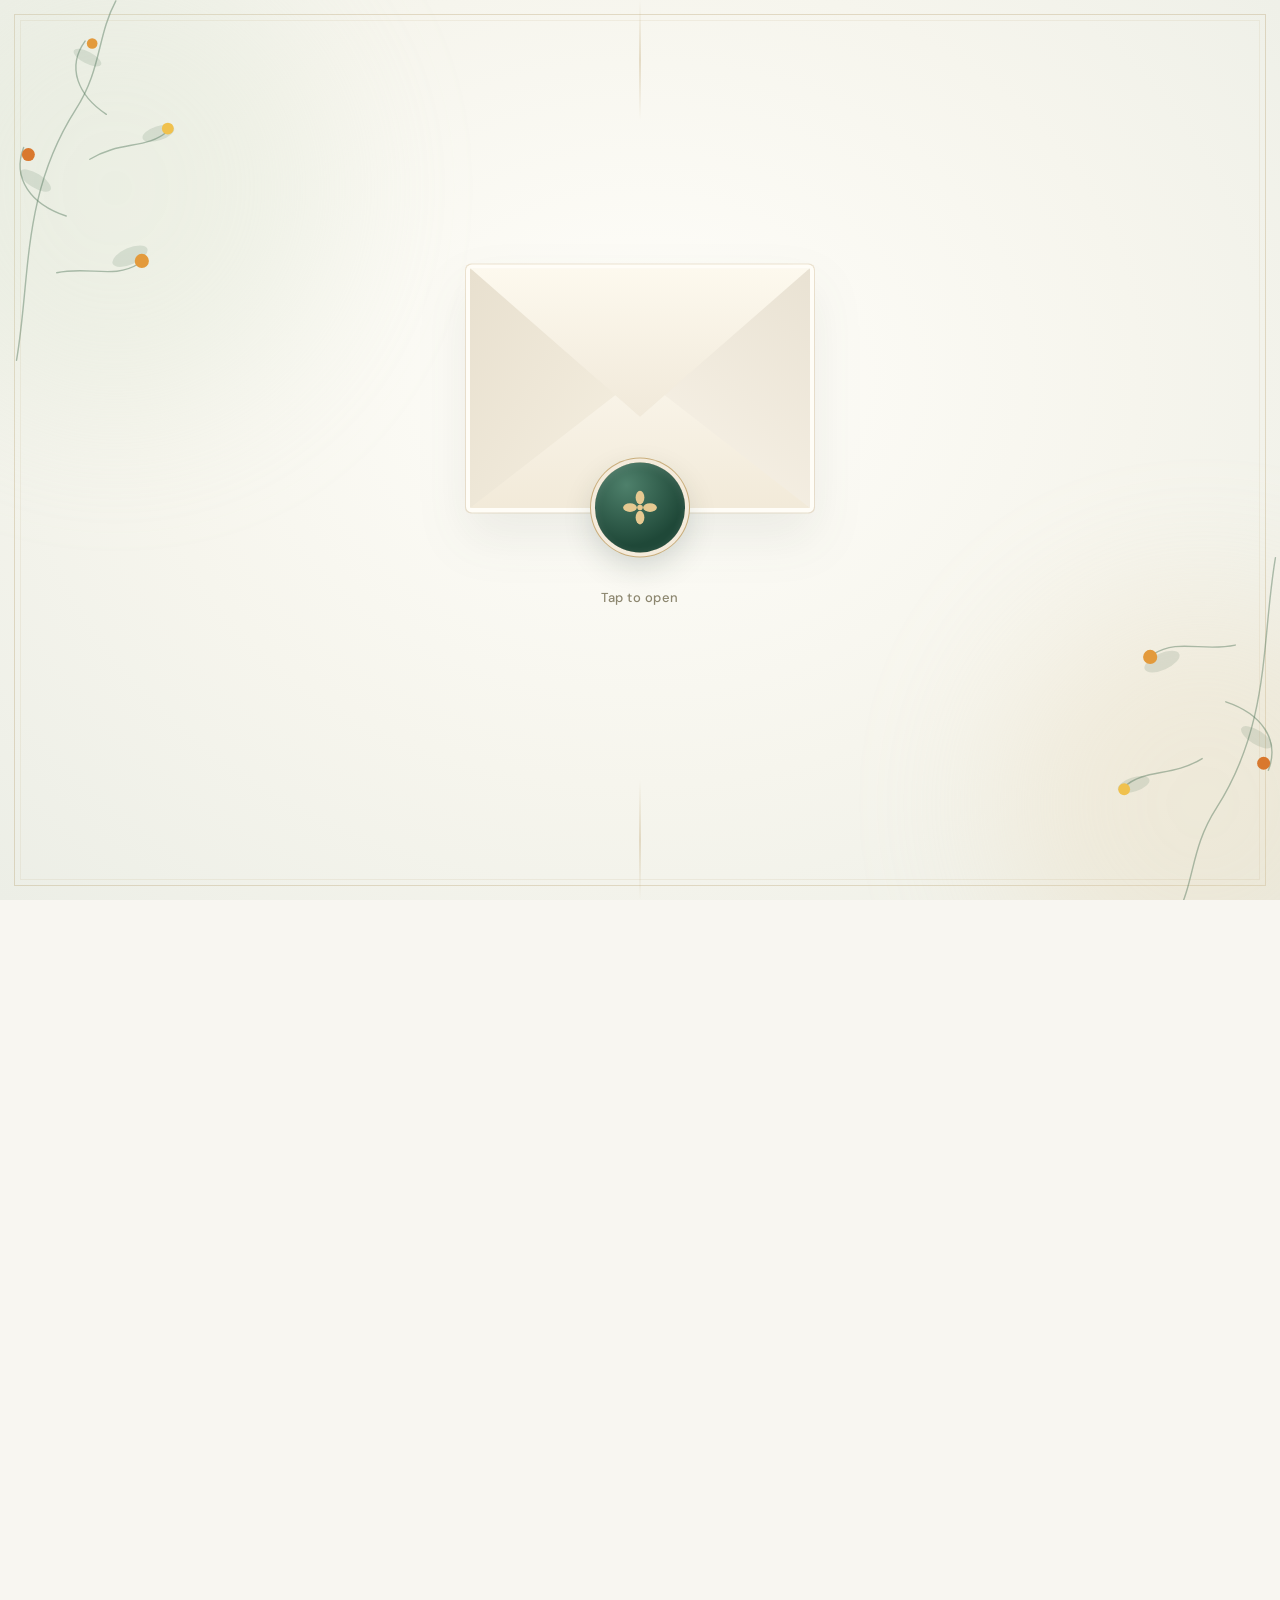
==== index.html @ d972ace0 "Add the Arun and Aiswarya engagement invitation. Co-authored-by: Cursor <cursoragent@cursor.com>" ====
<!DOCTYPE html>
<html lang="ml">
<head>
  <meta charset="UTF-8" />
  <meta name="viewport" content="width=device-width, initial-scale=1" />
  <title>അരുൺ &amp; ഐശ്വര്യ | നിശ്ചയ ക്ഷണം</title>
  <meta name="description" content="അരുണിന്റെയും ഐശ്വര്യയുടെയും നിശ്ചയദാരത്തിലേക്ക് താങ്കളെ സാദരം ക്ഷണിക്കുന്നു. ഞായറാഴ്ച, 29 നവംബർ 2026, രാത്രി 11:00 മുതൽ. ലിറ്റിൽ ബേ ഇവന്റ്സ്, യൂണിറ്റി നഗർ, കുറിയച്ചിറ." />
  <meta property="og:title" content="അരുൺ &amp; ഐശ്വര്യ | നിശ്ചയം" />
  <meta property="og:description" content="ഞായറാഴ്ച, 29 നവംബർ 2026 · രാത്രി 11:00 മുതൽ · ലിറ്റിൽ ബേ ഇവന്റ്സ്, യൂണിറ്റി നഗർ, കുറിയച്ചിറ." />
  <meta property="og:image" content="assets/couple.jpg" />
  <meta name="theme-color" content="#f8f6f1" />
  <link rel="preconnect" href="https://fonts.googleapis.com" />
  <link rel="preconnect" href="https://fonts.gstatic.com" crossorigin />
  <link href="https://fonts.googleapis.com/css2?family=Cormorant+Garamond:ital,wght@0,500;0,600;1,500;1,600&family=DM+Sans:wght@500;600;700&family=Noto+Sans+Malayalam:wght@400;500;600;700&family=Noto+Serif+Malayalam:wght@500;600;700&display=swap" rel="stylesheet" />
  <link rel="stylesheet" href="css/styles.css?v=16" />
  <link rel="icon" href="data:image/svg+xml,%3Csvg xmlns='http://www.w3.org/2000/svg' viewBox='0 0 32 32'%3E%3Ccircle cx='16' cy='16' r='15' fill='%232d5144'/%3E%3Cpath d='M16 7c2 3 2 5 0 8-2-3-2-5 0-8zm0 10c2 3 2 5 0 8-2-3-2-5 0-8zM7 16c3-2 5-2 8 0-3 2-5 2-8 0zm10 0c3-2 5-2 8 0-3 2-5 2-8 0z' fill='%23e6c991'/%3E%3C/svg%3E" />
  <script>
    (function () {
      try {
        var q = new URLSearchParams(location.search);
        if (q.get("cover") === "1" || sessionStorage.getItem("invite-open") === "1") {
          document.documentElement.classList.add("invite-open");
        }
      } catch (e) {}
    })();
  </script>
</head>
<body class="locked">
  <div class="scroll-progress" aria-hidden="true"></div>
  <div class="opening" role="region" aria-label="Open the invitation">
    <div class="opening-ambient opening-ambient-a"></div>
    <div class="opening-ambient opening-ambient-b"></div>
    <div class="splash-rule splash-rule-top"></div>
    <div class="splash-rule splash-rule-bottom"></div>
    <svg class="splash-botanical left" viewBox="0 0 220 340" aria-hidden="true">
      <g fill="none" stroke="currentColor" stroke-width="1.2" stroke-linecap="round">
        <path d="M36 320C48 250 40 180 86 108c22-34 18-62 34-92" />
        <path d="M70 246c28-6 48 6 70-8" />
        <path d="M78 198c-30-10-46-32-36-58" />
        <path d="M98 150c26-16 48-8 66-24" />
        <path d="M112 112c-24-16-34-40-18-62" />
      </g>
      <g fill="currentColor" opacity="0.35">
        <ellipse cx="132" cy="232" rx="16" ry="7" transform="rotate(-24 132 232)" />
        <ellipse cx="52" cy="168" rx="15" ry="6" transform="rotate(32 52 168)" />
        <ellipse cx="156" cy="128" rx="14" ry="6" transform="rotate(-18 156 128)" />
        <ellipse cx="96" cy="64" rx="13" ry="5" transform="rotate(28 96 64)" />
      </g>
      <g>
        <circle cx="142" cy="236" r="6" fill="#e39a3c" />
        <circle cx="46" cy="146" r="5.5" fill="#d9782e" />
        <circle cx="164" cy="124" r="5" fill="#f0c14e" />
        <circle cx="100" cy="52" r="4.5" fill="#e39a3c" />
      </g>
    </svg>
    <svg class="splash-botanical right" viewBox="0 0 220 340" aria-hidden="true">
      <g fill="none" stroke="currentColor" stroke-width="1.2" stroke-linecap="round">
        <path d="M36 320C48 250 40 180 86 108c22-34 18-62 34-92" />
        <path d="M70 246c28-6 48 6 70-8" />
        <path d="M78 198c-30-10-46-32-36-58" />
        <path d="M98 150c26-16 48-8 66-24" />
      </g>
      <g fill="currentColor" opacity="0.35">
        <ellipse cx="132" cy="232" rx="16" ry="7" transform="rotate(-24 132 232)" />
        <ellipse cx="52" cy="168" rx="15" ry="6" transform="rotate(32 52 168)" />
        <ellipse cx="156" cy="128" rx="14" ry="6" transform="rotate(-18 156 128)" />
      </g>
      <g>
        <circle cx="142" cy="236" r="6" fill="#e39a3c" />
        <circle cx="46" cy="146" r="5.5" fill="#d9782e" />
        <circle cx="164" cy="124" r="5" fill="#f0c14e" />
      </g>
    </svg>

    <div class="opening-center">
      <div class="envelope" aria-hidden="true">
        <div class="envelope-paper"></div>
        <div class="env-left"></div>
        <div class="env-right"></div>
        <div class="env-bottom"></div>
        <div class="env-flap"></div>
      </div>
      <button class="seal-button" type="button" aria-label="Tap to open the invitation">
        <span class="ring ring-one"></span>
        <span class="ring ring-two"></span>
        <svg class="seal-flower" viewBox="0 0 64 64" aria-hidden="true">
          <g fill="currentColor">
            <ellipse cx="32" cy="16" rx="7" ry="11" />
            <ellipse cx="32" cy="48" rx="7" ry="11" />
            <ellipse cx="16" cy="32" rx="11" ry="7" />
            <ellipse cx="48" cy="32" rx="11" ry="7" />
            <circle cx="32" cy="32" r="4.5" />
          </g>
        </svg>
      </button>
      <p class="tap-hint">Tap to open</p>
    </div>
  </div>

  <main class="experience">
    <header class="topline">
      <span class="brand-dot" aria-hidden="true">✽</span>
      <span class="brand-label">Together in Tradition</span>
      <button class="icon-button" type="button" data-share aria-label="ക്ഷണം പങ്കിടുക">
        <svg class="ui-icon" viewBox="0 0 24 24" aria-hidden="true">
          <circle cx="6" cy="12" r="2"></circle>
          <circle cx="17" cy="6.5" r="2"></circle>
          <circle cx="17" cy="17.5" r="2"></circle>
          <path d="M8 11.2 15 7.6M8 12.8l7 3.6"></path>
        </svg>
      </button>
    </header>

    <div class="scroll-story">
      <div class="story-pin">
        <div class="hero-photo-wrap">
          <figure class="photo-card">
            <img class="story-photo" src="assets/couple.jpg" alt="അരുണും ഐശ്വര്യയും ക്ഷേത്രോദ്യാനത്തിൽ" />
          </figure>
        </div>
        <div class="story-veil" aria-hidden="true"></div>
      </div>

      <div class="story-sheet">
    <section class="hero">
      <div class="hero-copy">
        <p class="hero-tiny">ഈ നിശ്ചയദാരത്തിലേക്ക്<br />താങ്കളെ സാദരം ക്ഷണിക്കുന്നു</p>
        <h1 class="couple-names">
          <span class="name">അരുൺ</span>
          <span class="kin">ശ്രീ. രവി &amp; ശ്രീമതി കോമള<br />എന്നിവരുടെ പുത്രൻ</span>
          <span class="amp">&amp;</span>
          <span class="name">ഐശ്വര്യ</span>
          <span class="kin">ശ്രീ. സുധീഷ് &amp; ശ്രീമതി അമ്പിളി<br />എന്നിവരുടെ പുത്രി</span>
        </h1>
        <div class="hero-date">
          <span>29</span>
          <span>നവംബർ 2026<small>ഞായർ · രാത്രി 11:00 മുതൽ</small></span>
        </div>
      </div>

      <a class="scroll-cue" href="#celebration">
        <span class="scroll-page" aria-hidden="true">
          <span class="scroll-page-fold"></span>
          <span class="scroll-page-arrow">↓</span>
        </span>
        <span class="scroll-micro">താഴേക്ക്</span>
      </a>
    </section>

    <section class="venue" id="celebration">
      <div class="venue-inner">
        <article class="venue-card reveal">
          <div class="location-illustration" aria-hidden="true">
            <svg class="map-art" viewBox="0 0 400 320" preserveAspectRatio="xMidYMid slice">
              <defs>
                <pattern id="lattice" width="48" height="48" patternUnits="userSpaceOnUse" patternTransform="rotate(45)">
                  <path d="M0 0 H48 V48" fill="none" stroke="rgba(176, 188, 166, 0.85)" stroke-width="1.25" />
                </pattern>
              </defs>
              <rect width="400" height="320" fill="url(#lattice)" />
              <path class="road" d="M-30 240 C 90 200, 170 130, 440 60" />
              <path class="road" d="M70 360 C 140 230, 210 170, 250 -10" />
              <path class="road" d="M-20 110 C 130 150, 230 80, 440 170" />
            </svg>
            <div class="location-pin">
              <svg class="ui-icon" viewBox="0 0 24 24"><path d="M12 21s7-6.1 7-11a7 7 0 1 0-14 0c0 4.9 7 11 7 11z"></path><circle cx="12" cy="10" r="2.2"></circle></svg>
            </div>
          </div>
          <div class="venue-details">
            <p class="eyebrow venue-kicker">The venue</p>
            <h3>Little Bay Events</h3>
            <p>Unity Nagar, Kuriachira</p>
            <a class="primary-button maps-button" href="https://www.google.com/maps/search/?api=1&amp;query=Little%20Bay%20Events%2C%20Unity%20Nagar%2C%20Kuriachira%2C%20Thrissur" target="_blank" rel="noopener noreferrer">
              <svg class="ui-icon" viewBox="0 0 24 24" aria-hidden="true"><path d="M12 21s7-6.1 7-11a7 7 0 1 0-14 0c0 4.9 7 11 7 11z"></path><circle cx="12" cy="10" r="2.2"></circle></svg>
              Find on Google Maps
              <span aria-hidden="true">→</span>
            </a>
          </div>
        </article>
      </div>
    </section>

    <section class="blessings">
      <span class="blessings-decor decor-a" aria-hidden="true">a</span>
      <span class="blessings-decor decor-b" aria-hidden="true">&amp;</span>
      <div class="blessings-content">
        <p class="bless-kicker">Your love means everything</p>
        <h2>ആശംസകൾ</h2>
        <div class="bless-ornament" aria-hidden="true">✦</div>
        <p class="bless-message">നിങ്ങളുടെ സ്നേഹവും അനുഗ്രഹങ്ങളും<br />ഈ പുതിയ തുടക്കത്തിന് കരുത്താകട്ടെ.</p>
        <button class="bless-button" type="button" data-bless>
          <svg class="ui-icon" viewBox="0 0 24 24" aria-hidden="true"><path d="M12 20s-7-4.4-7-8.5A4 4 0 0 1 12 8a4 4 0 0 1 7 3.5C19 15.6 12 20 12 20z"></path></svg>
          Give Blessings
          <span aria-hidden="true">→</span>
        </button>
        <p class="bless-small">Share a little love with the couple</p>
      </div>
    </section>

    <footer class="footer">
      <div class="footer-flower" aria-hidden="true">✽</div>
      <p>അരുൺ <em>&amp;</em> ഐശ്വര്യ</p>
      <span class="when">29 നവംബർ 2026</span>
      <div>
        <button class="text-action" type="button" data-share>ഈ ക്ഷണം പങ്കിടുക</button>
      </div>
    </footer>
      </div>
    </div>
  </main>

  <div class="thanks-overlay" role="dialog" aria-modal="true" aria-labelledby="thanks-title">
    <div class="petal-field" aria-hidden="true"></div>
    <div class="thanks-card">
      <div class="check-circle" aria-hidden="true">
        <svg class="ui-icon" viewBox="0 0 24 24"><path d="M5 12.5 10 17l9-10"></path></svg>
      </div>
      <p class="eyebrow">നന്ദി</p>
      <h2 id="thanks-title">ആശംസകൾ ലഭിച്ചു</h2>
      <p>നിങ്ങളുടെ സ്നേഹം ഈ സന്ധ്യയിൽ അരുണിനോടും ഐശ്വര്യയോടും ഒപ്പമുണ്ടാകും.</p>
      <button class="thanks-close" type="button" data-close-thanks>അടയ്ക്കുക</button>
    </div>
  </div>
  <script src="js/invite.js"></script>
</body>
</html>
---- css/styles.css ----
:root {
  --ivory: #f8f6f1;
  --paper: #fffdf9;
  --forest: #2d5144;
  --deep: #264438;
  --sage: #91a495;
  --gold: #b59b6c;
  --gold-pale: #e4d3b0;
  --ink: #2e4038;
  --muted: #7a8078;
  --line: #e3dcd0;
  --script: "Noto Serif Malayalam", "Cormorant Garamond", Georgia, serif;
  --en: "Noto Sans Malayalam", "DM Sans", sans-serif;
  --flourish: "Noto Serif Malayalam", "Cormorant Garamond", serif;
}

*,
*::before,
*::after { box-sizing: border-box; }

html { scroll-behavior: smooth; }

body {
  margin: 0;
  background: var(--ivory);
  color: var(--ink);
  font-family: var(--en);
  -webkit-font-smoothing: antialiased;
}

body.locked { overflow: hidden; }

img { max-width: 100%; display: block; }

a { color: inherit; }

button, a { -webkit-tap-highlight-color: transparent; }

.ui-icon {
  width: 18px;
  height: 18px;
  fill: none;
  stroke: currentColor;
  stroke-width: 1.7;
  stroke-linecap: round;
  stroke-linejoin: round;
  flex-shrink: 0;
}

.scroll-progress {
  position: fixed;
  left: 0;
  top: 0;
  height: 3px;
  width: 0;
  background: linear-gradient(90deg, var(--gold), #7d9d84);
  z-index: 40;
  pointer-events: none;
}

/* Opening */
.opening {
  position: fixed;
  inset: 0;
  z-index: 50;
  display: flex;
  align-items: center;
  justify-content: center;
  overflow: hidden;
  background: radial-gradient(ellipse at 50% 42%, #fffefa, #f6f5ed 55%, #eceee6 100%);
  transition: opacity 1.1s ease, visibility 1.1s ease;
}

.opening.exiting {
  opacity: 0;
  visibility: hidden;
  pointer-events: none;
}

.opening::before,
.opening::after {
  content: "";
  position: absolute;
  pointer-events: none;
}

.opening::before {
  inset: 14px;
  border: 1px solid rgba(168, 139, 82, 0.28);
}

.opening::after {
  inset: 20px;
  border: 1px solid rgba(168, 139, 82, 0.1);
}

html.invite-open .opening { display: none; }

.opening-ambient {
  position: absolute;
  border-radius: 50%;
  filter: blur(74px);
  opacity: 0.28;
}

.opening-ambient-a {
  width: 34vw;
  height: 35vw;
  min-width: 220px;
  min-height: 220px;
  background: #d7e3cf;
  left: -8%;
  top: -4%;
  animation: ambient 9s ease-in-out infinite alternate;
}

.opening-ambient-b {
  width: 32vw;
  height: 32vw;
  min-width: 220px;
  min-height: 220px;
  background: #ead6b1;
  right: -10%;
  bottom: -12%;
  animation: ambient 8s 1.8s ease-in-out infinite alternate;
}

.splash-rule {
  position: absolute;
  left: 50%;
  width: 1px;
  height: min(18vh, 120px);
  background: linear-gradient(transparent, rgba(177, 145, 84, 0.55), transparent);
  transform: translateX(-50%);
}

.splash-rule-top { top: 0; }
.splash-rule-bottom { bottom: 0; }

.splash-botanical {
  position: absolute;
  width: clamp(150px, 26vw, 260px);
  height: auto;
  color: rgba(82, 119, 91, 0.45);
  pointer-events: none;
}

.splash-botanical.left {
  top: -2%;
  left: -2%;
}

.splash-botanical.right {
  bottom: -4%;
  right: -3%;
  transform: rotate(180deg);
}

.opening-center {
  position: relative;
  display: flex;
  flex-direction: column;
  align-items: center;
  transform: translateY(-1.5vh);
}

.envelope {
  width: clamp(240px, 68vw, 340px);
  height: clamp(172px, 48vw, 240px);
  margin-bottom: -46px;
  position: relative;
  filter: drop-shadow(0 25px 25px rgba(47, 65, 47, 0.08));
  animation: floaty 5s ease-in-out infinite;
}

.envelope-paper {
  position: absolute;
  inset: 1px;
  background: #fffdf7;
  border: 1px solid #dacaa8;
  box-shadow: 0 0 0 5px #fffdf7, 0 0 0 6px rgba(185, 148, 88, 0.23);
  border-radius: 2px;
}

.env-left,
.env-right,
.env-bottom,
.env-flap {
  position: absolute;
  inset: 0;
}

.env-left {
  background: linear-gradient(120deg, #e8e0cf, #fdf8eb);
  clip-path: polygon(0 0, 53% 55%, 0 100%);
}

.env-right {
  background: linear-gradient(220deg, #e9e2d3, #fffaf1);
  clip-path: polygon(100% 0, 47% 55%, 100% 100%);
}

.env-bottom {
  background: linear-gradient(0deg, #f2ead9, #fffdf7);
  clip-path: polygon(0 100%, 50% 45%, 100% 100%);
}

.env-flap {
  background: linear-gradient(180deg, #fdf9ee, #e9dfcd);
  clip-path: polygon(0 0, 50% 62%, 100% 0);
  filter: drop-shadow(0 2px 2px rgba(104, 76, 43, 0.08));
  transform-origin: 50% 0;
  transition: transform 850ms ease;
  z-index: 2;
}

.seal-button {
  position: relative;
  border: 0;
  border-radius: 50%;
  width: 90px;
  height: 90px;
  padding: 0;
  background: radial-gradient(circle at 35% 25%, #4e806b, #1f4838 68%);
  box-shadow:
    0 0 0 4px #f4ebdc,
    0 0 0 5px #c9ad7b,
    0 12px 33px rgba(29, 57, 43, 0.2),
    inset 0 2px 8px rgba(255, 255, 255, 0.13);
  display: grid;
  place-items: center;
  cursor: pointer;
  color: #e6c991;
  z-index: 3;
  transition: transform 0.3s, box-shadow 0.3s;
}

.seal-button:hover,
.seal-button:focus-visible {
  transform: scale(1.06);
  outline: none;
}

.seal-button:focus-visible {
  box-shadow:
    0 0 0 4px #f4ebdc,
    0 0 0 5px #c9ad7b,
    0 0 0 8px rgba(45, 81, 68, 0.35);
}

.seal-button:active { transform: scale(0.96); }

.seal-flower { width: 40px; height: 40px; }

.ring {
  border: 1px solid #ba995c;
  border-radius: 50%;
  position: absolute;
  inset: -17px;
  animation: sealPulse 2.6s ease-in-out infinite;
  opacity: 0;
  pointer-events: none;
}

.ring-two { animation-delay: 1.3s; }

.tap-hint {
  margin: 36px 0 0;
  font-family: "DM Sans", sans-serif;
  font-size: 13px;
  letter-spacing: 0.04em;
  font-weight: 500;
  color: #8c866f;
  animation: hint 2.6s ease-in-out infinite;
}

.opening.opening-now .env-flap { transform: rotateX(168deg); }
.opening.opening-now .seal-button {
  transform: scale(1.45);
  opacity: 0;
  transition: transform 0.8s, opacity 0.65s;
}
.opening.opening-now .envelope {
  transform: translateY(-9px);
  animation: none;
}
.opening.opening-now .tap-hint {
  opacity: 0;
  transition: opacity 0.15s;
}

.experience {
  min-height: 100vh;
  opacity: 0;
  pointer-events: none;
  transform: translateY(56px) scale(0.978);
  transform-origin: 50% 0;
  transition: opacity 1.05s ease, transform 1.35s cubic-bezier(0.19, 1, 0.22, 1);
}

.experience.visible,
html.invite-open .experience {
  opacity: 1;
  pointer-events: auto;
  transform: none;
}

html.invite-open body.locked { overflow: auto; }

.topline {
  position: relative;
  z-index: 12;
  height: 64px;
  max-width: 1120px;
  margin: 0 auto;
  padding: 0 clamp(18px, 4vw, 40px);
  display: flex;
  align-items: center;
  justify-content: center;
  gap: 10px;
  background: transparent;
}

.brand-dot {
  color: var(--gold);
  font-size: 18px;
  line-height: 1;
}

.brand-label,
.page-count {
  font-family: "DM Sans", sans-serif;
  font-size: 10px;
  letter-spacing: 0.22em;
  font-weight: 600;
  text-transform: uppercase;
  color: #727b6c;
}

.page-count { letter-spacing: 0.16em; }

.back-link {
  display: inline-flex;
  align-items: center;
  gap: 8px;
  text-decoration: none;
  font-size: 12px;
  font-weight: 600;
  letter-spacing: 0.08em;
  color: var(--forest);
}

.back-link:hover { color: #af874c; }

.icon-button {
  position: absolute;
  right: clamp(18px, 4vw, 40px);
  margin-left: 0;
  background: transparent;
  border: 1px solid #ded7c8;
  border-radius: 50%;
  width: 42px;
  height: 42px;
  color: #536b5b;
  display: grid;
  place-items: center;
  cursor: pointer;
}

.icon-button:hover { background: #fff; }
.icon-button:focus-visible {
  outline: 2px solid var(--gold);
  outline-offset: 3px;
}

.scroll-story {
  position: relative;
}

.story-pin {
  position: sticky;
  top: 0;
  z-index: 0;
  display: flex;
  justify-content: center;
  padding: 8px 24px 28px;
  pointer-events: none;
}

.story-veil {
  position: absolute;
  inset: 0;
  background: linear-gradient(180deg, rgba(248, 246, 241, 0.08), rgba(248, 246, 241, 0.78));
  opacity: 0;
  pointer-events: none;
  transition: opacity 0.6s ease;
}

.story-photo {
  transform-origin: center center;
  will-change: opacity, transform;
  transition: opacity 0.55s ease, transform 0.8s cubic-bezier(0.22, 0.8, 0.28, 1);
}

.story-sheet {
  position: relative;
  z-index: 1;
  background: linear-gradient(
    180deg,
    rgba(248, 246, 241, 0) 0,
    rgba(248, 246, 241, 0.28) 120px,
    rgba(248, 246, 241, 0.62) 280px,
    rgba(248, 246, 241, 0.9) 480px,
    var(--ivory) 640px
  );
}

.hero {
  max-width: 1120px;
  margin: 0 auto;
  padding: 8px 24px 72px;
  display: flex;
  flex-direction: column;
  align-items: center;
  gap: 28px;
}

.hero-photo-wrap {
  width: min(545px, 88vw);
  display: flex;
  justify-content: center;
}

.photo-card {
  width: 100%;
  margin: 0;
  background: transparent;
  border-radius: 3px;
  overflow: hidden;
}

.photo-card img {
  width: 100%;
  height: auto;
  object-fit: contain;
  border-radius: 3px;
}

.photo-grain {
  position: absolute;
  inset: 0;
  pointer-events: none;
  background: linear-gradient(180deg, rgba(248, 241, 233, 0.2), transparent 28%, transparent 72%, rgba(248, 238, 224, 0.28));
}

.photo-tag {
  position: absolute;
  left: 0;
  bottom: 22px;
  background: #f9f5e9;
  padding: 12px 20px 10px;
  font-family: var(--flourish);
  font-size: 28px;
  line-height: 1;
  color: #5a7059;
  transform: rotate(-5deg);
  box-shadow: 0 10px 25px rgba(32, 59, 48, 0.12);
  border: 1px solid #e5d8bb;
}

.photo-side-note {
  writing-mode: vertical-rl;
  position: absolute;
  right: 0;
  top: 16%;
  font-size: 9px;
  letter-spacing: 0.22em;
  color: #a18c65;
  font-weight: 600;
}

.hero-copy {
  text-align: center;
  width: min(100%, 420px);
  position: relative;
}

.overline {
  display: flex;
  align-items: center;
  justify-content: center;
  gap: 14px;
  margin: 0;
  font-family: var(--script);
  font-size: 16px;
  letter-spacing: 0.01em;
  font-weight: 500;
  text-transform: none;
  color: #8c7b5b;
}

.gold-rule {
  height: 1px;
  width: 36px;
  background: #d0b683;
}

.hero-tiny {
  font-family: var(--script);
  font-style: normal;
  font-weight: 500;
  font-size: 22px;
  line-height: 1.55;
  color: #5f6e52;
  margin: 8px 0 18px;
}

.couple-names { margin: 0; }

.name {
  display: block;
  font-family: var(--script);
  font-weight: 600;
  font-style: normal;
  font-size: 54px;
  line-height: 1.25;
  letter-spacing: -0.03em;
  color: var(--deep);
}

.kin {
  display: block;
  margin-top: 6px;
  font-family: var(--script);
  font-size: 18px;
  font-weight: 500;
  line-height: 1.55;
  color: #4e6248;
}

.amp {
  display: block;
  margin: 16px 0 10px;
  font-family: "Cormorant Garamond", Georgia, serif;
  font-style: italic;
  font-weight: 500;
  font-size: 46px;
  line-height: 1;
  color: var(--gold);
}

.hero-small-rule {
  display: flex;
  align-items: center;
  justify-content: center;
  gap: 14px;
  margin: 26px 0 22px;
  color: var(--gold);
}

.hero-small-rule i {
  width: 42px;
  height: 1px;
  background: #d8c7a4;
}

.hero-subtitle {
  margin: 0 0 24px;
  font-family: var(--script);
  font-size: 18px;
  line-height: 1.7;
  color: #74776b;
}

.hero-date {
  display: flex;
  align-items: center;
  justify-content: center;
  gap: 14px;
  margin-top: 26px;
  color: var(--forest);
}

.hero-date > span:first-child {
  font-family: var(--script);
  font-weight: 500;
  font-size: 64px;
  line-height: 0.9;
  border-right: 1px solid #cfc0a3;
  padding-right: 14px;
}

.hero-date > span:last-child {
  font-family: var(--script);
  font-size: 16px;
  letter-spacing: 0;
  font-weight: 600;
  text-align: left;
}

.hero-date small {
  display: block;
  margin-top: 7px;
  font-family: var(--script);
  font-size: 15px;
  font-weight: 500;
  letter-spacing: 0;
  color: #6f786c;
}

.hero-actions {
  display: flex;
  flex-wrap: wrap;
  align-items: center;
  justify-content: center;
  gap: 18px 22px;
  margin-top: 28px;
}

.primary-button,
.secondary-button {
  text-decoration: none;
  display: inline-flex;
  align-items: center;
  gap: 10px;
  border-radius: 5px;
  font: 600 14px var(--en);
  letter-spacing: 0.04em;
  cursor: pointer;
  border: 0;
}

.primary-button {
  background: var(--forest);
  color: #fffaf0;
  padding: 15px 18px;
  box-shadow: 0 12px 20px rgba(35, 69, 53, 0.18);
  transition: transform 0.2s, background 0.2s;
}

.primary-button:hover {
  background: #3c624e;
  transform: translateY(-2px);
}

.secondary-button {
  background: transparent;
  color: var(--forest);
  padding: 8px 0;
}

.secondary-button:hover { color: #af874c; }

.text-action {
  background: none;
  border: 0;
  padding: 8px 0;
  display: inline-flex;
  align-items: center;
  gap: 10px;
  color: var(--forest);
  font: 600 14px var(--en);
  cursor: pointer;
  text-decoration: none;
}

.text-action:hover { color: #af874c; }

.scroll-cue {
  margin-top: 8px;
  display: flex;
  flex-direction: column;
  align-items: center;
  gap: 8px;
  color: #698274;
  text-decoration: none;
  letter-spacing: 0;
}

.scroll-page {
  display: grid;
  place-items: center;
  position: relative;
  height: 37px;
  width: 30px;
  border: 1px solid #b9aa8c;
  border-radius: 3px 3px 7px 7px;
  background: #fffdf7;
  box-shadow: 0 4px 9px rgba(0, 0, 0, 0.05);
  animation: pageLift 2.5s ease-in-out infinite;
}

.scroll-page-fold {
  position: absolute;
  right: 0;
  top: 0;
  width: 11px;
  height: 11px;
  clip-path: polygon(0 0, 100% 100%, 100% 0);
  background: #dfd1b5;
}

.scroll-page-arrow {
  font-size: 16px;
  animation: scrollArrow 2.5s ease-in-out infinite;
}

.scroll-micro {
  font-family: var(--en);
  font-size: 12px;
  font-weight: 600;
  letter-spacing: 0;
}

.section-divider {
  display: flex;
  align-items: center;
  justify-content: center;
  gap: 18px;
  color: var(--gold);
  padding: 6px 0 0;
}

.section-divider span {
  width: 64px;
  height: 1px;
  background: #dfd5c2;
}

.event {
  max-width: 1040px;
  margin: 0 auto;
  padding: 36px clamp(20px, 4vw, 42px) 72px;
}

.event-heading,
.venue-heading,
.blessings-content { text-align: center; }

.eyebrow {
  margin: 0;
  font-family: var(--en);
  font-style: normal;
  font-size: 13px;
  letter-spacing: 0;
  font-weight: 600;
  text-transform: none;
  color: #a58a5e;
}

.event h2,
.venue h2,
.message h2 {
  font-family: var(--script);
  font-weight: 500;
  font-size: clamp(34px, 5vw, 52px);
  line-height: 1.15;
  color: var(--deep);
  margin: 12px 0 8px;
}

.event-heading p:not(.eyebrow),
.venue-heading p:not(.eyebrow) {
  margin: 0;
  font-family: var(--script);
  font-style: italic;
  font-size: 22px;
  color: #5f6b5c;
}

.details-layout {
  display: flex;
  flex-direction: column;
  align-items: center;
  gap: 36px;
  margin: 42px auto 0;
  max-width: 860px;
}

.big-date {
  width: min(340px, 100%);
  height: 300px;
  border: 1px solid #d9ceb8;
  background: linear-gradient(135deg, #fbf8ef, #efece1);
  position: relative;
  display: grid;
  place-items: center;
  overflow: hidden;
}

.date-watermark {
  position: absolute;
  font-family: var(--script);
  font-weight: 500;
  font-size: 250px;
  line-height: 0.8;
  color: #ede5d5;
  right: 6px;
  top: 36px;
  user-select: none;
}

.date-inside {
  position: relative;
  display: flex;
  flex-direction: column;
  align-items: center;
  color: #3c5848;
}

.little-date,
.date-month {
  font-size: 11px;
  letter-spacing: 0.28em;
  font-weight: 600;
}

.date-inside strong {
  font-family: var(--script);
  font-weight: 500;
  font-size: 132px;
  line-height: 0.8;
  margin: 8px 0 16px;
}

.gold-hairline {
  position: absolute;
  inset: 12px;
  border: 1px solid rgba(199, 175, 130, 0.65);
  pointer-events: none;
}

.event-info {
  width: min(420px, 100%);
  display: flex;
  flex-direction: column;
  gap: 4px;
}

.detail-item {
  display: flex;
  align-items: flex-start;
  gap: 16px;
  padding: 16px 0;
  border-bottom: 1px solid var(--line);
}

.detail-icon {
  width: 48px;
  height: 48px;
  border: 1px solid #dcd1b9;
  border-radius: 50%;
  display: grid;
  place-items: center;
  color: #b08c51;
  flex: none;
}

.item-label {
  display: block;
  font-size: 11px;
  letter-spacing: 0.16em;
  text-transform: uppercase;
  color: #9d8c6a;
  font-weight: 600;
}

.detail-item strong {
  display: block;
  margin-top: 6px;
  font-family: var(--script);
  font-size: 22px;
  font-weight: 500;
  color: var(--deep);
}

.detail-item small {
  display: block;
  margin-top: 4px;
  color: #85877e;
  font-size: 13px;
}

.countdown {
  display: flex;
  gap: 18px;
  margin-top: 18px;
  color: var(--forest);
  font-size: 12px;
  letter-spacing: 0.08em;
  text-transform: uppercase;
}

.countdown strong {
  display: block;
  font-family: var(--script);
  font-size: 28px;
  font-weight: 500;
  letter-spacing: 0;
  line-height: 1;
  margin-bottom: 4px;
}

#celebration { scroll-margin-top: 84px; }

.venue {
  padding: 28px clamp(20px, 4vw, 42px) 80px;
}

.venue-actions {
  display: flex;
  flex-direction: column;
  align-items: center;
  gap: 8px;
  margin-top: 28px;
}

.venue-inner { max-width: 920px; margin: 0 auto; }

.venue-card {
  display: grid;
  grid-template-columns: 1fr;
  margin: 28px auto 0;
  background: var(--paper);
  border: 1px solid #e5ddcf;
  border-radius: 4px;
  box-shadow: 0 12px 38px rgba(53, 76, 56, 0.07);
  overflow: hidden;
}

.location-illustration {
  position: relative;
  height: 240px;
  background: linear-gradient(160deg, #e7eee4, #f3f4ee 55%, #e9eee6);
  overflow: hidden;
}

.map-art {
  position: absolute;
  inset: 0;
  width: 100%;
  height: 100%;
}

.map-art .road {
  fill: none;
  stroke: rgba(255, 253, 247, 0.92);
  stroke-width: 18;
  stroke-linecap: round;
}

.location-pin {
  position: absolute;
  left: 46%;
  top: 48%;
  transform: translate(-50%, -50%);
  width: 58px;
  height: 58px;
  border-radius: 50%;
  background: #fbfaf4;
  box-shadow: 0 0 0 10px rgba(255, 253, 247, 0.42), 0 8px 22px rgba(36, 74, 59, 0.12);
  display: grid;
  place-items: center;
  color: var(--forest);
  z-index: 2;
  animation: pinFloat 4s ease-in-out infinite;
}

.location-pin .ui-icon { width: 24px; height: 24px; }

.venue-details {
  padding: 36px 32px 40px;
  display: flex;
  flex-direction: column;
  align-items: flex-start;
  justify-content: center;
  text-align: left;
}

.maps-button {
  border-radius: 6px;
  padding: 14px 18px;
  font-family: "DM Sans", sans-serif;
  letter-spacing: 0.02em;
}

.venue-details .venue-kicker {
  margin: 0;
  font-family: "DM Sans", sans-serif;
  font-size: 11px;
  letter-spacing: 0.28em;
  font-weight: 600;
  text-transform: uppercase;
  color: #a58a5e;
}

.venue-details h3 {
  margin: 12px 0 6px;
  font-family: "Cormorant Garamond", serif;
  font-weight: 500;
  font-size: 40px;
  color: var(--deep);
}

.venue-details p:not(.venue-kicker) {
  margin: 0 0 22px;
  font-family: "Cormorant Garamond", serif;
  font-size: 22px;
  color: #6f786c;
}

.note {
  max-width: 640px;
  margin: 28px auto 0;
  text-align: center;
  font-family: var(--script);
  font-style: italic;
  font-size: 22px;
  line-height: 1.55;
  color: #5e6b60;
}

.blessings {
  position: relative;
  display: flex;
  align-items: center;
  justify-content: center;
  text-align: center;
  overflow: hidden;
  background:
    radial-gradient(ellipse at 20% 0%, rgba(82, 116, 98, 0.55), transparent 46%),
    linear-gradient(145deg, #244b3b, #183b30);
  color: #faf6e8;
  padding: 88px 24px 80px;
}

.blessings::before {
  content: "";
  position: absolute;
  inset: 16px;
  border: 1px solid rgba(214, 189, 128, 0.32);
  pointer-events: none;
}

.blessings-decor {
  position: absolute;
  font-family: var(--flourish);
  font-size: 180px;
  line-height: 1;
  color: rgba(213, 196, 145, 0.08);
  pointer-events: none;
}

.decor-a { left: -20px; bottom: -40px; }
.decor-b { right: -10px; top: -30px; }

.bless-kicker {
  margin: 0;
  font-family: "DM Sans", sans-serif;
  font-size: 11px;
  letter-spacing: 0.22em;
  font-weight: 600;
  text-transform: uppercase;
  color: #d4be8d;
}

.blessings h2 {
  font-family: var(--script);
  font-weight: 500;
  font-size: clamp(40px, 5vw, 56px);
  margin: 12px 0 0;
  color: #fff7e6;
}

.bless-ornament {
  margin: 14px 0 16px;
  color: #dfc586;
  font-size: 16px;
  line-height: 1;
}

.bless-message {
  max-width: 460px;
  margin: 0 auto 26px;
  font-family: var(--script);
  font-size: 20px;
  line-height: 1.7;
  color: #e5e9dc;
}

.bless-button {
  border: 1px solid #dbbe84;
  background: #f8eed8;
  color: #244738;
  border-radius: 3px;
  padding: 16px 22px;
  min-width: 220px;
  display: inline-flex;
  align-items: center;
  justify-content: center;
  gap: 12px;
  font: 700 13px "DM Sans", sans-serif;
  letter-spacing: 0.04em;
  cursor: pointer;
  transition: transform 0.25s, background 0.25s;
}

.bless-button:hover {
  transform: translateY(-3px);
  background: #fff8e6;
}

.bless-small {
  margin: 16px 0 0;
  font-size: 13px;
  letter-spacing: 0.01em;
  color: #afc3b0;
  font-family: "DM Sans", sans-serif;
  font-style: normal;
}

.footer {
  padding: 48px 20px 64px;
  text-align: center;
}

.footer-flower {
  color: var(--gold);
  font-size: 18px;
}

.footer p {
  margin: 14px auto 10px;
  font-family: var(--script);
  font-weight: 600;
  font-size: 26px;
  color: var(--deep);
}

.footer p em {
  font-family: var(--flourish);
  font-style: normal;
  font-size: 34px;
  color: var(--gold);
  margin: 0 6px;
}

.footer .when {
  display: block;
  font-family: var(--script);
  font-weight: 600;
  font-size: 14px;
  letter-spacing: 0;
  color: #a19072;
}

.footer .text-action { margin-top: 8px; }

.thanks-overlay {
  position: fixed;
  inset: 0;
  z-index: 60;
  background: rgba(23, 43, 37, 0.9);
  backdrop-filter: blur(12px);
  display: flex;
  align-items: center;
  justify-content: center;
  padding: 28px;
  visibility: hidden;
  opacity: 0;
  transition: visibility 0.4s, opacity 0.4s;
  overflow: hidden;
}

.thanks-overlay.active {
  visibility: visible;
  opacity: 1;
}

.thanks-card {
  position: relative;
  z-index: 2;
  width: min(420px, 100%);
  padding: 56px 32px 40px;
  text-align: center;
  border-radius: 170px 170px 8px 8px;
  background: linear-gradient(145deg, #fffdf6, #f5ead6);
  border: 1px solid #e9cb88;
  box-shadow: 0 20px 70px rgba(16, 39, 30, 0.45);
  transform: scale(0.9) translateY(24px);
  opacity: 0;
  transition: transform 0.6s cubic-bezier(0.19, 1, 0.22, 1), opacity 0.6s;
}

.thanks-overlay.active .thanks-card {
  transform: none;
  opacity: 1;
}

.thanks-card::before {
  content: "";
  position: absolute;
  inset: 11px;
  border: 1px solid #dbc99d;
  border-radius: 160px 160px 4px 4px;
  pointer-events: none;
}

.check-circle {
  margin: 0 auto 18px;
  width: 64px;
  height: 64px;
  border-radius: 50%;
  background: var(--forest);
  display: grid;
  place-items: center;
  box-shadow: 0 0 0 8px #e2e9dd;
  color: #fff4d7;
}

.check-circle .ui-icon { width: 28px; height: 28px; }

.thanks-card h2 {
  font-family: var(--script);
  font-weight: 500;
  font-size: 36px;
  color: var(--deep);
  margin: 8px 0 10px;
}

.thanks-card p {
  margin: 0 0 22px;
  font-family: var(--script);
  font-size: 18px;
  line-height: 1.5;
  color: #687968;
}

.thanks-close {
  display: inline-flex;
  align-items: center;
  gap: 8px;
  border: 0;
  border-bottom: 1px solid #a48962;
  background: transparent;
  color: var(--forest);
  padding: 8px 0;
  font: 600 14px var(--en);
  letter-spacing: 0.08em;
  cursor: pointer;
}

.petal-field {
  position: absolute;
  inset: 0;
  pointer-events: none;
}

.petal {
  position: absolute;
  top: -10%;
  left: var(--x);
  width: var(--size);
  height: calc(var(--size) * 0.72);
  border-radius: 80% 8% 80% 8%;
  opacity: 0.85;
  animation: petalFall var(--dur) linear var(--delay) infinite;
}

.toast {
  position: fixed;
  z-index: 80;
  left: 50%;
  bottom: 24px;
  transform: translateX(-50%) translateY(16px);
  opacity: 0;
  transition: opacity 0.25s, transform 0.25s;
  background: #213f32;
  color: white;
  padding: 12px 18px;
  border-radius: 999px;
  font: 500 12px var(--en);
  pointer-events: none;
  box-shadow: 0 9px 30px rgba(0, 0, 0, 0.12);
}

.toast.visible {
  opacity: 1;
  transform: translateX(-50%) translateY(0);
}

.reveal {
  opacity: 0;
  transform: translateY(28px);
  transition: opacity 0.9s ease, transform 1s cubic-bezier(0.19, 1, 0.22, 1);
}

.reveal.is-visible {
  opacity: 1;
  transform: none;
}

@keyframes floaty {
  0%, 100% { transform: translateY(0); }
  50% { transform: translateY(-9px); }
}

@keyframes sealPulse {
  0% { transform: scale(0.76); opacity: 0; }
  25% { opacity: 0.65; }
  100% { transform: scale(1.4); opacity: 0; }
}

@keyframes hint {
  0%, 100% { opacity: 0.45; }
  50% { opacity: 1; }
}

@keyframes ambient {
  to { transform: translate(28px, 22px) scale(1.12); }
}

@keyframes pageLift {
  0%, 100% { transform: translateY(3px); opacity: 0.65; }
  50% { transform: translateY(-8px); opacity: 1; }
}

@keyframes scrollArrow {
  0%, 100% { transform: translateY(-3px); opacity: 0.35; }
  50% { transform: translateY(3px); opacity: 1; }
}

@keyframes pinFloat {
  50% { transform: translate(-50%, -58%); }
}

@keyframes petalFall {
  from { transform: translate3d(0, -30px, 0) rotate(var(--rot)); opacity: 0; }
  15% { opacity: 0.9; }
  to { transform: translate3d(var(--sway), 110vh, 0) rotate(640deg); opacity: 0; }
}

@media (min-width: 900px) {
  .details-layout {
    display: grid;
    grid-template-columns: 0.9fr 1.1fr;
    gap: 64px;
    align-items: center;
  }

  .big-date { width: 100%; height: 360px; }
  .date-inside strong { font-size: 156px; }
  .event-info { width: 100%; }

}

@media (min-width: 760px) {
  .venue-card {
    grid-template-columns: 1.08fr 0.92fr;
    min-height: 260px;
  }

  .location-illustration { height: 100%; min-height: 260px; }

  .venue-details { padding: 40px 36px; }
}

@media (max-width: 720px) {
  .opening::before { inset: 10px; }
  .opening::after { inset: 16px; }
  .envelope { width: 250px; height: 178px; }
  .seal-button { width: 82px; height: 82px; }

  .topline { height: 56px; padding: 0 14px; }
  .icon-button { width: 38px; height: 38px; right: 14px; }
  .brand-label {
    letter-spacing: 0.12em;
    font-size: 9px;
    max-width: 62vw;
    text-align: center;
  }

  .story-pin { padding: 0 16px 16px; }
  .hero { padding: 0 16px 48px; gap: 18px; }
  .hero-photo-wrap { width: min(100%, 420px); }
  .hero-copy { width: min(100%, 360px); }
  .hero-tiny { font-size: 18px; margin: 8px 0 12px; }
  .name { font-size: 40px; }
  .kin { font-size: 16px; }
  .amp { font-size: 40px; margin: 12px 0 8px; }
  .hero-small-rule { margin: 16px 0 12px; }
  .hero-subtitle { font-size: 17px; margin-bottom: 16px; }
  .hero-date { margin-top: 16px; gap: 12px; }
  .hero-date > span:first-child { font-size: 48px; padding-right: 12px; }

  .venue { padding: 4px 16px 48px; }
  .venue-card { margin-top: 0; }
  .location-illustration { height: 200px; }
  .location-pin { width: 52px; height: 52px; }
  .venue-details { padding: 26px 22px 28px; }
  .venue-details h3 { font-size: 30px; }
  .venue-details p { font-size: 17px; margin-bottom: 18px; }
  .maps-button {
    width: 100%;
    justify-content: center;
    min-height: 48px;
    box-sizing: border-box;
  }

  .blessings { padding: 64px 18px 52px; }
  .blessings-decor { font-size: 120px; }
  .bless-button { min-width: 0; width: 100%; max-width: 280px; }
  .footer { padding: 36px 16px 48px; }
}

@media (prefers-reduced-motion: reduce) {
  *,
  *::before,
  *::after {
    animation-duration: 0.01ms !important;
    animation-iteration-count: 1 !important;
    scroll-behavior: auto !important;
    transition-duration: 0.01ms !important;
  }

  .reveal { opacity: 1; transform: none; }
  .experience { transform: none; }
  .story-pin { position: relative; top: auto; }
  .story-photo { opacity: 1 !important; transform: none !important; }
}

body {
  --sb-track-color: #232E33;
  --sb-thumb-color: #6BAF8D;
  --sb-size: 0px;
}

body::-webkit-scrollbar {
  width: var(--sb-size)
}

body::-webkit-scrollbar-track {
  background: var(--sb-track-color);
  border-radius: 3px;
}

body::-webkit-scrollbar-thumb {
  background: var(--sb-thumb-color);
  border-radius: 3px;
  
}

@supports not selector(::-webkit-scrollbar) {
  body {
    scrollbar-color: var(--sb-thumb-color)
                     var(--sb-track-color);
  }
}
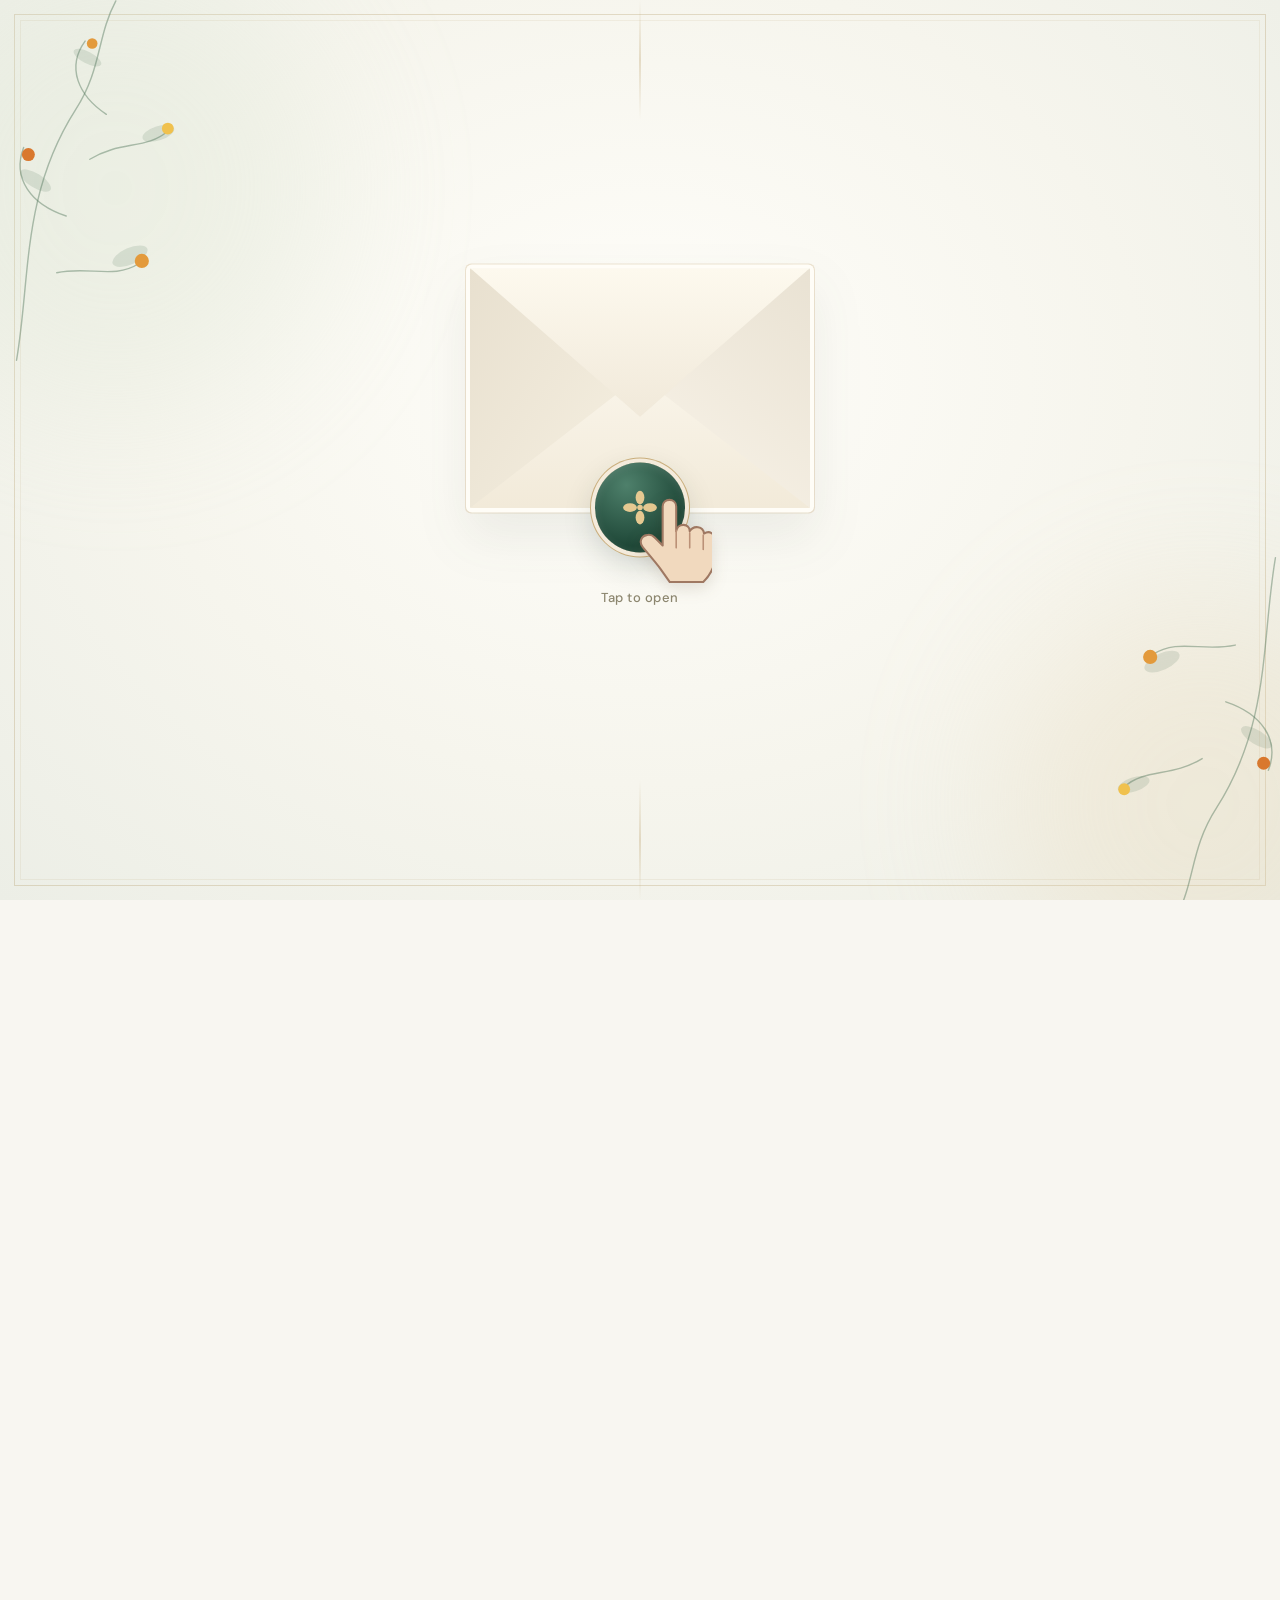
==== commit 2780404f: "Update the invitation portrait, copy, and opening animation. Co-authored-by: Cursor <cursoragent@cur" ====
--- a/index.html
+++ b/index.html
@@ -4,15 +4,15 @@
   <meta charset="UTF-8" />
   <meta name="viewport" content="width=device-width, initial-scale=1" />
   <title>അരുൺ &amp; ഐശ്വര്യ | നിശ്ചയ ക്ഷണം</title>
-  <meta name="description" content="അരുണിന്റെയും ഐശ്വര്യയുടെയും നിശ്ചയദാരത്തിലേക്ക് താങ്കളെ സാദരം ക്ഷണിക്കുന്നു. ഞായറാഴ്ച, 29 നവംബർ 2026, രാത്രി 11:00 മുതൽ. ലിറ്റിൽ ബേ ഇവന്റ്സ്, യൂണിറ്റി നഗർ, കുറിയച്ചിറ." />
+  <meta name="description" content="അരുണിന്റെയും ഐശ്വര്യയുടെയും നിശ്ചയത്തിലേക്ക് താങ്കളെ സാദരം ക്ഷണിക്കുന്നു. ഞായറാഴ്ച, 29 നവംബർ 2026, രാവിലെ 11:00 മുതൽ. ലിറ്റിൽ ബേ ഇവന്റ്സ്, യൂണിറ്റി നഗർ, കുറിയച്ചിറ." />
   <meta property="og:title" content="അരുൺ &amp; ഐശ്വര്യ | നിശ്ചയം" />
-  <meta property="og:description" content="ഞായറാഴ്ച, 29 നവംബർ 2026 · രാത്രി 11:00 മുതൽ · ലിറ്റിൽ ബേ ഇവന്റ്സ്, യൂണിറ്റി നഗർ, കുറിയച്ചിറ." />
+  <meta property="og:description" content="ഞായറാഴ്ച, 29 നവംബർ 2026 · രാവിലെ 11:00 മുതൽ · ലിറ്റിൽ ബേ ഇവന്റ്സ്, യൂണിറ്റി നഗർ, കുറിയച്ചിറ." />
   <meta property="og:image" content="assets/couple.jpg" />
   <meta name="theme-color" content="#f8f6f1" />
   <link rel="preconnect" href="https://fonts.googleapis.com" />
   <link rel="preconnect" href="https://fonts.gstatic.com" crossorigin />
   <link href="https://fonts.googleapis.com/css2?family=Cormorant+Garamond:ital,wght@0,500;0,600;1,500;1,600&family=DM+Sans:wght@500;600;700&family=Noto+Sans+Malayalam:wght@400;500;600;700&family=Noto+Serif+Malayalam:wght@500;600;700&display=swap" rel="stylesheet" />
-  <link rel="stylesheet" href="css/styles.css?v=16" />
+  <link rel="stylesheet" href="css/styles.css?v=20" />
   <link rel="icon" href="data:image/svg+xml,%3Csvg xmlns='http://www.w3.org/2000/svg' viewBox='0 0 32 32'%3E%3Ccircle cx='16' cy='16' r='15' fill='%232d5144'/%3E%3Cpath d='M16 7c2 3 2 5 0 8-2-3-2-5 0-8zm0 10c2 3 2 5 0 8-2-3-2-5 0-8zM7 16c3-2 5-2 8 0-3 2-5 2-8 0zm10 0c3-2 5-2 8 0-3 2-5 2-8 0z' fill='%23e6c991'/%3E%3C/svg%3E" />
   <script>
     (function () {
@@ -93,6 +93,12 @@
           </g>
         </svg>
       </button>
+      <div class="finger-demo" aria-hidden="true">
+        <svg viewBox="0 0 98 116" xmlns="http://www.w3.org/2000/svg">
+          <path d="M33 97c-6-8-13-16-22-27-5-6-2-14 5-15 3-1 7 0 10 3l10 10V19c0-11 17-11 17 0v31c2-11 17-10 17 0 5-8 17-6 18 3 8-5 15 2 15 11v12c0 16-5 27-16 38H45Z" fill="#f1d9be" stroke="#9f7862" stroke-width="2.6" stroke-linejoin="round"></path>
+          <path d="M53 49v22m17-19v19m17-16v18" fill="none" stroke="#bb9177" stroke-width="2" stroke-linecap="round"></path>
+        </svg>
+      </div>
       <p class="tap-hint">Tap to open</p>
     </div>
   </div>
@@ -115,7 +121,7 @@
       <div class="story-pin">
         <div class="hero-photo-wrap">
           <figure class="photo-card">
-            <img class="story-photo" src="assets/couple.jpg" alt="അരുണും ഐശ്വര്യയും ക്ഷേത്രോദ്യാനത്തിൽ" />
+            <img class="story-photo" src="assets/couple.jpg?v=5" alt="അരുണും ഐശ്വര്യയും ക്ഷേത്രോദ്യാനത്തിൽ" />
           </figure>
         </div>
         <div class="story-veil" aria-hidden="true"></div>
@@ -123,28 +129,21 @@
 
       <div class="story-sheet">
     <section class="hero">
+      <h2 class="ceremony-heading"><span>Engagement Ceremony</span></h2>
       <div class="hero-copy">
-        <p class="hero-tiny">ഈ നിശ്ചയദാരത്തിലേക്ക്<br />താങ്കളെ സാദരം ക്ഷണിക്കുന്നു</p>
+        <p class="hero-tiny">ഈ നിശ്ചയത്തിലേക്ക്<br />താങ്കളെ സാദരം ക്ഷണിക്കുന്നു</p>
         <h1 class="couple-names">
           <span class="name">അരുൺ</span>
-          <span class="kin">ശ്രീ. രവി &amp; ശ്രീമതി കോമള<br />എന്നിവരുടെ പുത്രൻ</span>
+          <span class="kin">ശ്രീ. രവി <span class="late">(Late)</span> &amp; ശ്രീമതി കോമള<br />എന്നിവരുടെ മകന്‍</span>
           <span class="amp">&amp;</span>
           <span class="name">ഐശ്വര്യ</span>
-          <span class="kin">ശ്രീ. സുധീഷ് &amp; ശ്രീമതി അമ്പിളി<br />എന്നിവരുടെ പുത്രി</span>
+          <span class="kin">ശ്രീ. സുധീഷ് &amp; ശ്രീമതി അമ്പിളി<br />എന്നിവരുടെ മകൾ</span>
         </h1>
         <div class="hero-date">
           <span>29</span>
-          <span>നവംബർ 2026<small>ഞായർ · രാത്രി 11:00 മുതൽ</small></span>
+          <span>നവംബർ 2026<small>ഞായർ · രാവിലെ 11:00 മുതൽ</small></span>
         </div>
       </div>
-
-      <a class="scroll-cue" href="#celebration">
-        <span class="scroll-page" aria-hidden="true">
-          <span class="scroll-page-fold"></span>
-          <span class="scroll-page-arrow">↓</span>
-        </span>
-        <span class="scroll-micro">താഴേക്ക്</span>
-      </a>
     </section>
 
     <section class="venue" id="celebration">
@@ -201,9 +200,6 @@
       <div class="footer-flower" aria-hidden="true">✽</div>
       <p>അരുൺ <em>&amp;</em> ഐശ്വര്യ</p>
       <span class="when">29 നവംബർ 2026</span>
-      <div>
-        <button class="text-action" type="button" data-share>ഈ ക്ഷണം പങ്കിടുക</button>
-      </div>
     </footer>
       </div>
     </div>
--- a/css/styles.css
+++ b/css/styles.css
@@ -252,6 +252,38 @@
 
 .seal-flower { width: 40px; height: 40px; }
 
+.finger-demo {
+  position: absolute;
+  left: calc(50% - 6px);
+  top: calc(clamp(172px, 48vw, 240px) - 18px);
+  width: 78px;
+  height: 94px;
+  z-index: 6;
+  pointer-events: none;
+  transform-origin: 26px 14px;
+  filter: drop-shadow(0 5px 8px rgba(82, 59, 35, 0.15));
+  animation: gestureTap 4.1s cubic-bezier(0.56, 0.08, 0.28, 1) infinite;
+}
+
+.finger-demo svg {
+  display: block;
+  width: 100%;
+  height: 100%;
+}
+
+.opening.opening-now .finger-demo {
+  opacity: 0;
+  transition: opacity 0.15s;
+}
+
+@keyframes gestureTap {
+  0%, 14% { opacity: 0; transform: translate(63px, 60px) rotate(12deg); }
+  29% { opacity: 0.95; transform: translate(6px, 8px) rotate(-5deg); }
+  37%, 47% { opacity: 1; transform: translate(0, 0) rotate(-7deg) scale(0.94); }
+  57% { opacity: 1; transform: translate(5px, 6px) rotate(-3deg); }
+  73%, 100% { opacity: 0; transform: translate(55px, 52px) rotate(9deg); }
+}
+
 .ring {
   border: 1px solid #ba995c;
   border-radius: 50%;
@@ -425,6 +457,64 @@
   gap: 28px;
 }
 
+.ceremony-heading {
+  margin: 4px 0 6px;
+  font-family: "Cormorant Garamond", Georgia, serif;
+  font-weight: 500;
+  font-size: clamp(22px, 4vw, 42px);
+  line-height: 1.2;
+  letter-spacing: 0.16em;
+  text-transform: uppercase;
+  text-align: center;
+  color: var(--deep);
+  animation: ceremonyRise 1.15s cubic-bezier(0.22, 0.8, 0.28, 1) both;
+}
+
+.ceremony-heading span {
+  display: inline-block;
+  position: relative;
+  padding-bottom: 16px;
+}
+
+.ceremony-heading span::before,
+.ceremony-heading span::after {
+  content: "";
+  position: absolute;
+  bottom: 0;
+  height: 1px;
+  width: 42px;
+  background: var(--gold);
+  transform: scaleX(0);
+  animation: ceremonyLine 0.9s 0.45s cubic-bezier(0.22, 0.8, 0.28, 1) forwards;
+}
+
+.ceremony-heading span::before {
+  right: calc(100% + 14px);
+  transform-origin: right center;
+}
+
+.ceremony-heading span::after {
+  left: calc(100% + 14px);
+  transform-origin: left center;
+}
+
+@keyframes ceremonyRise {
+  from {
+    opacity: 0;
+    transform: translateY(22px);
+    letter-spacing: 0.32em;
+  }
+  to {
+    opacity: 1;
+    transform: none;
+    letter-spacing: 0.16em;
+  }
+}
+
+@keyframes ceremonyLine {
+  to { transform: scaleX(1); }
+}
+
 .hero-photo-wrap {
   width: min(545px, 88vw);
   display: flex;
@@ -538,6 +628,11 @@
   color: #4e6248;
 }
 
+.late {
+  font-size: 0.78em;
+  letter-spacing: 0.01em;
+}
+
 .amp {
   display: block;
   margin: 16px 0 10px;
@@ -665,52 +760,6 @@
 }
 
 .text-action:hover { color: #af874c; }
-
-.scroll-cue {
-  margin-top: 8px;
-  display: flex;
-  flex-direction: column;
-  align-items: center;
-  gap: 8px;
-  color: #698274;
-  text-decoration: none;
-  letter-spacing: 0;
-}
-
-.scroll-page {
-  display: grid;
-  place-items: center;
-  position: relative;
-  height: 37px;
-  width: 30px;
-  border: 1px solid #b9aa8c;
-  border-radius: 3px 3px 7px 7px;
-  background: #fffdf7;
-  box-shadow: 0 4px 9px rgba(0, 0, 0, 0.05);
-  animation: pageLift 2.5s ease-in-out infinite;
-}
-
-.scroll-page-fold {
-  position: absolute;
-  right: 0;
-  top: 0;
-  width: 11px;
-  height: 11px;
-  clip-path: polygon(0 0, 100% 100%, 100% 0);
-  background: #dfd1b5;
-}
-
-.scroll-page-arrow {
-  font-size: 16px;
-  animation: scrollArrow 2.5s ease-in-out infinite;
-}
-
-.scroll-micro {
-  font-family: var(--en);
-  font-size: 12px;
-  font-weight: 600;
-  letter-spacing: 0;
-}
 
 .section-divider {
   display: flex;
@@ -1320,16 +1369,6 @@
   to { transform: translate(28px, 22px) scale(1.12); }
 }
 
-@keyframes pageLift {
-  0%, 100% { transform: translateY(3px); opacity: 0.65; }
-  50% { transform: translateY(-8px); opacity: 1; }
-}
-
-@keyframes scrollArrow {
-  0%, 100% { transform: translateY(-3px); opacity: 0.35; }
-  50% { transform: translateY(3px); opacity: 1; }
-}
-
 @keyframes pinFloat {
   50% { transform: translate(-50%, -58%); }
 }
@@ -1369,6 +1408,7 @@
   .opening::before { inset: 10px; }
   .opening::after { inset: 16px; }
   .envelope { width: 250px; height: 178px; }
+  .finger-demo { top: 132px; }
   .seal-button { width: 82px; height: 82px; }
 
   .topline { height: 56px; padding: 0 14px; }
@@ -1382,6 +1422,14 @@
 
   .story-pin { padding: 0 16px 16px; }
   .hero { padding: 0 16px 48px; gap: 18px; }
+  .ceremony-heading {
+    font-size: 15px;
+    letter-spacing: 0.12em;
+    max-width: 100%;
+  }
+  .ceremony-heading span { padding-bottom: 12px; }
+  .ceremony-heading span::before,
+  .ceremony-heading span::after { width: 22px; }
   .hero-photo-wrap { width: min(100%, 420px); }
   .hero-copy { width: min(100%, 360px); }
   .hero-tiny { font-size: 18px; margin: 8px 0 12px; }
@@ -1427,6 +1475,7 @@
   .experience { transform: none; }
   .story-pin { position: relative; top: auto; }
   .story-photo { opacity: 1 !important; transform: none !important; }
+  .finger-demo { display: none; }
 }
 
 body {
